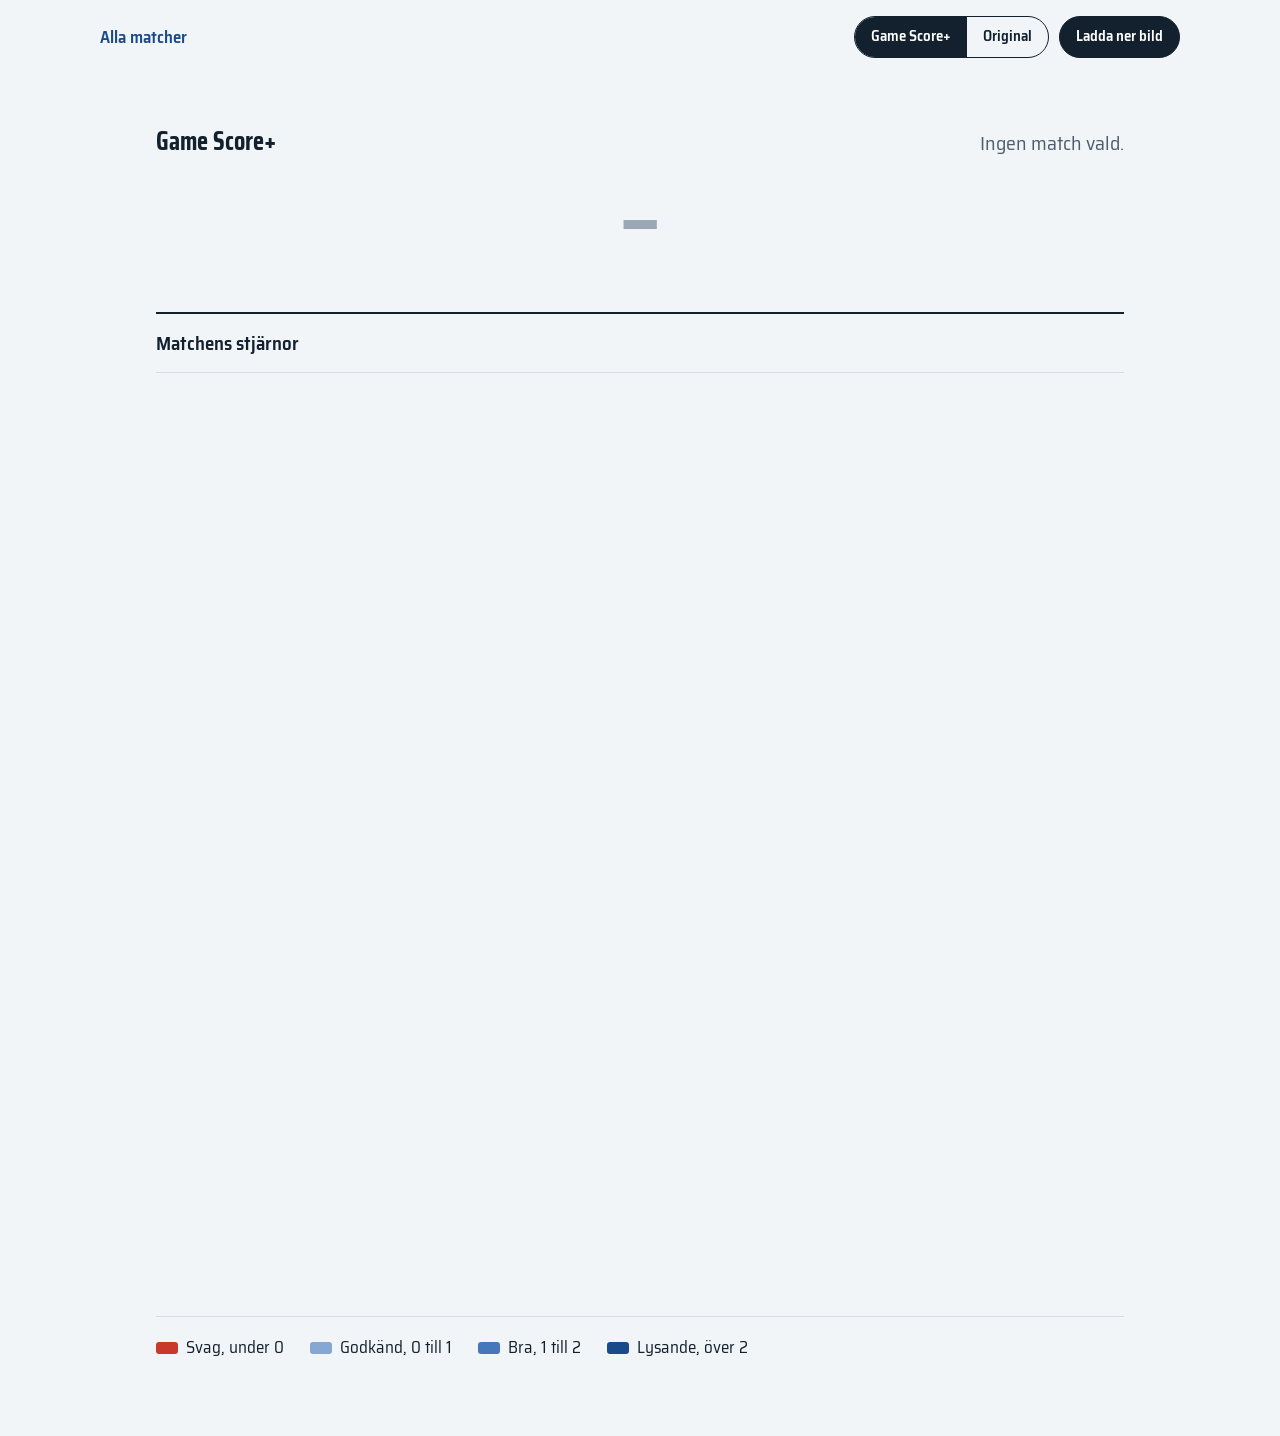
==== webb/kort.html @ 6d2004e7 "Add files via upload" ====
<!doctype html>
<html lang="sv">
<head>
<meta charset="utf-8">
<meta name="viewport" content="width=device-width, initial-scale=1">
<title>Matchkort</title>
<link rel="preconnect" href="https://fonts.googleapis.com">
<link rel="preconnect" href="https://fonts.gstatic.com" crossorigin>
<link href="https://fonts.googleapis.com/css2?family=Saira+Condensed:wght@600;700;800&family=Saira+Semi+Condensed:wght@400;500;600;700&display=swap" rel="stylesheet">
<link rel="stylesheet" href="style.css">
</head>
<body>
<div class="kort-sida">
  <div class="kort-bar">
    <a class="tillbaka" href="./#matcher">Alla matcher</a>
    <div style="display: flex; gap: 10px; flex-wrap: wrap; align-items: center">
      <div class="seg" role="group" aria-label="Formel">
        <button type="button" data-formel="plus" aria-pressed="true">Game Score+</button>
        <button type="button" data-formel="gs" aria-pressed="false">Original</button>
      </div>
      <a class="knapp" id="ladda" hidden download>Ladda ner bild</a>
    </div>
  </div>
  <div class="kort-skala" id="skala">
    <div class="yta" id="yta">
      <div id="kort" role="img" aria-label="Matchkort">
        <div class="k-top"><div class="k-mark" id="k-mark">Game Score+</div><div class="k-date" id="k-date"></div></div>
        <div class="k-hero">
          <div class="k-team"><div class="k-full" id="k-bn"></div><div class="k-abbr" id="k-bk"></div></div>
          <div class="k-score"><span id="k-bm"></span><span class="dash">–</span><span id="k-hm"></span></div>
          <div class="k-team right"><div class="k-full" id="k-hn"></div><div class="k-abbr" id="k-hk"></div></div>
        </div>
        <div class="k-decided" id="k-avg"></div>
        <div class="k-stars" id="k-stars"><div class="h">Matchens stjärnor</div></div>
        <div class="k-cols" id="k-cols"></div>
        <div class="k-foot">
          <div class="k-legend">
            <span><i style="background: var(--svag)"></i>Svag, under 0</span>
            <span><i style="background: var(--godk)"></i>Godkänd, 0 till 1</span>
            <span><i style="background: var(--bra)"></i>Bra, 1 till 2</span>
            <span><i style="background: var(--lys)"></i>Lysande, över 2</span>
          </div>
          <div class="k-explain" id="k-explain"></div>
          <div class="k-src"><div id="k-src"></div><b id="k-sign"></b></div>
        </div>
      </div>
    </div>
  </div>
</div>
<script src="kort.js"></script>
</body>
</html>
---- webb/style.css ----
/* NHL Game Score – gemensam stil för webbsidan och matchkorten */
:root {
  --ice: #F1F5F8;
  --ink: #13202E;
  --mute: #4E5D6C;
  --rule: #D5DEE7;
  --board: #FFFFFF;
  --svag: #C8392B;
  --godk: #86A7D2;
  --bra: #4677BA;
  --lys: #1B4A8A;
  --display: 'Saira Condensed', 'Arial Narrow', sans-serif;
  --text: 'Saira Semi Condensed', 'Arial Narrow', system-ui, sans-serif;
}

* { box-sizing: border-box; }
html { background: var(--ice); }
body {
  margin: 0;
  background: var(--ice);
  color: var(--ink);
  font-family: var(--text);
  font-size: 17px;
  line-height: 1.45;
  font-variant-numeric: tabular-nums;
}
a { color: var(--lys); }
a:hover { color: var(--ink); }
button, select, input { font: inherit; color: inherit; }
:focus-visible { outline: 3px solid var(--bra); outline-offset: 2px; }

.wrap { max-width: 1180px; margin: 0 auto; padding: clamp(16px, 3.5vw, 40px); }

/* ---------- huvud ---------- */
.topbar { display: flex; justify-content: space-between; align-items: baseline; gap: 8px 16px; flex-wrap: wrap; }
.mark { font-family: var(--display); font-weight: 700; font-size: 22px; letter-spacing: .01em; text-decoration: none; color: var(--ink); }
.updated { color: var(--mute); font-size: 15px; }
h1.title { font-family: var(--display); font-weight: 800; font-size: clamp(40px, 7vw, 76px); line-height: .95; margin: 22px 0 0; letter-spacing: -.005em; }
.period { color: var(--mute); font-size: 18px; margin-top: 4px; }
.take { font-size: 19px; max-width: 46rem; margin: 14px 0 0; }

.controls { display: flex; flex-wrap: wrap; gap: 12px 28px; align-items: center; margin-top: 20px; }
.seg { display: inline-flex; border: 1.5px solid var(--ink); border-radius: 999px; overflow: hidden; }
.seg button { border: 0; background: transparent; padding: 7px 16px; min-height: 40px; cursor: pointer; font-weight: 600; font-size: 15px; }
.seg button[aria-pressed="true"] { background: var(--ink); color: #fff; }
.legend { display: flex; flex-wrap: wrap; gap: 6px 18px; font-size: 15px; }
.legend span { display: inline-flex; align-items: center; gap: 7px; }
.legend i { width: 20px; height: 11px; border-radius: 3px; display: inline-block; }

/* ---------- stjärnor ---------- */
.stars { display: grid; grid-template-columns: repeat(auto-fit, minmax(min(100%, 230px), 1fr)); margin-top: 26px; border-top: 2px solid var(--ink); border-bottom: 1px solid var(--rule); }
.star { display: flex; gap: 14px; align-items: center; padding: 18px 12px 18px 0; min-width: 0; }
.star + .star { padding-left: 18px; border-left: 1px solid var(--rule); }
.rank { flex: none; width: 52px; text-align: center; font-family: var(--display); font-weight: 800; font-size: 56px; line-height: 1; }
.rank.mv { font-size: 30px; }
.star .lbl { font-size: 13px; font-weight: 600; color: var(--mute); }
.star .nm { font-size: 20px; font-weight: 600; white-space: nowrap; overflow: hidden; text-overflow: ellipsis; }
.star .sub { font-size: 15px; color: var(--mute); }

.figs { display: flex; flex-wrap: wrap; gap: 10px 40px; margin-top: 18px; }
.fig .v { font-family: var(--display); font-weight: 700; font-size: 34px; line-height: 1.05; }
.fig .l { font-size: 14px; color: var(--mute); }

/* ---------- flikar ---------- */
.tabs { display: flex; flex-wrap: wrap; gap: 6px; margin: 34px 0 18px; }
.tab { border: 1.5px solid var(--ink); background: transparent; border-radius: 999px; padding: 8px 16px; min-height: 42px; cursor: pointer; font-weight: 600; font-size: 15px; }
.tab[aria-selected="true"] { background: var(--ink); color: #fff; }
.panel h2 { font-family: var(--display); font-weight: 700; font-size: 30px; margin: 0; line-height: 1.1; }
.note { color: var(--mute); font-size: 16px; margin: 4px 0 14px; max-width: 46rem; }
.filters { display: flex; flex-wrap: wrap; gap: 10px 14px; align-items: center; margin-bottom: 14px; }
.filters select, .filters input[type=search] { background: var(--board); border: 1.5px solid var(--rule); border-radius: 8px; padding: 7px 10px; min-height: 42px; font-size: 16px; }
.filters .seg { border-color: var(--rule); border-radius: 8px; background: var(--board); }
.check { display: inline-flex; gap: 8px; align-items: center; font-size: 16px; }
.check input { width: 18px; height: 18px; accent-color: var(--ink); }

/* ---------- listor ---------- */
.box { background: var(--board); border: 1px solid var(--rule); border-radius: 10px; max-height: 40rem; overflow: auto; }
table.rows { width: 100%; border-collapse: collapse; }
.rows th { position: sticky; top: 0; z-index: 1; background: var(--board); text-align: left; font-size: 14px; font-weight: 600; color: var(--mute); padding: 10px 10px 8px; border-bottom: 1px solid var(--rule); white-space: nowrap; }
.rows th button { border: 0; background: none; padding: 0; cursor: pointer; font-weight: 600; color: var(--mute); }
.rows th[aria-sort="descending"] button { color: var(--ink); }
.rows td { padding: 0 10px; height: 40px; border-bottom: 1px solid #EDF1F5; white-space: nowrap; font-size: 17px; }
.rows tr:last-child td { border-bottom: 0; }
.rows .n { text-align: right; }
.rows .rk { color: var(--mute); width: 2.6rem; font-size: 15px; }
.rows .nm { font-weight: 600; max-width: 15rem; overflow: hidden; text-overflow: ellipsis; }
.rows .m { color: var(--mute); font-size: 15px; }
.rows .val { font-weight: 700; width: 4.6rem; }
.rows .barc { width: 32%; min-width: 120px; }
.rows tr.click { cursor: pointer; }
.rows tr.click:hover td { background: #F5F8FB; }
.bar { position: relative; height: 14px; }
.bar i { position: absolute; top: 0; bottom: 0; }
.bar b { position: absolute; top: -7px; bottom: -7px; width: 1.5px; background: var(--ink); opacity: .35; }
.count { font-size: 14px; color: var(--mute); margin-top: 8px; }
.two { display: grid; grid-template-columns: repeat(auto-fit, minmax(min(100%, 30rem), 1fr)); gap: 28px; }

/* ---------- matcher ---------- */
.day { margin-top: 18px; }
.day h3 { font-size: 16px; font-weight: 600; color: var(--mute); margin: 0 0 6px; }
.games { display: grid; grid-template-columns: repeat(auto-fill, minmax(min(100%, 330px), 1fr)); gap: 10px; }
.game { display: grid; grid-template-columns: 1fr auto; gap: 2px 12px; align-items: center; background: var(--board); border: 1px solid var(--rule); border-radius: 10px; padding: 12px 14px; text-decoration: none; color: var(--ink); min-height: 44px; }
.game:hover { border-color: var(--ink); color: var(--ink); }
.game .score { font-family: var(--display); font-weight: 700; font-size: 26px; line-height: 1.1; }
.game .score .lose { color: #6E7E8E; }
.game .extra { font-size: 14px; color: var(--mute); grid-column: 1 / -1; }
.game .go { font-size: 14px; font-weight: 600; color: var(--lys); }

.about p, .about li { max-width: 46rem; }
.about h2 { margin-top: 26px; }
.about h2:first-child { margin-top: 0; }
.formula { background: var(--board); border: 1px solid var(--rule); border-radius: 10px; padding: 14px 16px; font-size: 16px; max-width: 46rem; }
.formula div + div { margin-top: 6px; }

footer.foot { margin-top: 44px; padding-top: 16px; border-top: 1px solid var(--rule); display: flex; flex-wrap: wrap; justify-content: space-between; gap: 6px 20px; color: var(--mute); font-size: 15px; }
.empty { padding: 28px; color: var(--mute); text-align: center; }

@media (max-width: 640px) {
  .hn { display: none; }
  .rows .barc { width: 26%; min-width: 64px; }
  .star + .star { padding-left: 0; border-left: 0; border-top: 1px solid var(--rule); }
}

/* ---------- matchkortet (1080 × 1350) ---------- */
.kort-sida { padding: 16px; }
.kort-bar { max-width: 1080px; margin: 0 auto 12px; display: flex; flex-wrap: wrap; justify-content: space-between; align-items: center; gap: 10px; }
.kort-bar a.knapp, .kort-bar button.knapp { display: inline-flex; align-items: center; min-height: 42px; padding: 8px 16px; border-radius: 999px; border: 1.5px solid var(--ink); background: var(--ink); color: #fff; text-decoration: none; font-weight: 600; font-size: 15px; cursor: pointer; }
.kort-bar a.tillbaka { font-weight: 600; text-decoration: none; }
.kort-skala { max-width: 1080px; margin: 0 auto; }
.kort-skala > .yta { transform-origin: top left; }
#kort { width: 1080px; height: 1350px; padding: 52px 56px 40px; background: var(--ice); color: var(--ink); font-family: var(--text); display: flex; flex-direction: column; font-variant-numeric: tabular-nums; }
#kort .k-top { display: flex; justify-content: space-between; align-items: baseline; }
#kort .k-mark { font-family: var(--display); font-weight: 700; font-size: 26px; }
#kort .k-date { font-size: 20px; color: var(--mute); }
#kort .k-hero { display: grid; grid-template-columns: minmax(0, 1fr) auto minmax(0, 1fr); align-items: end; column-gap: 24px; margin-top: 22px; }
#kort .k-team { display: flex; flex-direction: column; gap: 2px; min-width: 0; }
#kort .k-team.right { align-items: flex-end; text-align: right; }
#kort .k-full { font-size: 21px; color: var(--mute); white-space: nowrap; overflow: hidden; text-overflow: ellipsis; max-width: 100%; }
#kort .k-abbr { font-family: var(--display); font-weight: 700; font-size: 80px; line-height: .95; }
#kort .k-score { display: flex; align-items: baseline; gap: 18px; font-family: var(--display); font-weight: 800; font-size: 156px; line-height: .82; }
#kort .k-score .dash { font-weight: 600; font-size: 96px; color: #9AA8B6; }
#kort .k-score .lose { color: #7A8A9A; }
#kort .k-decided { text-align: center; font-size: 18px; color: var(--mute); margin-top: 8px; min-height: 1.4em; }
#kort .k-stars { display: grid; grid-template-columns: 150px repeat(3, minmax(0, 1fr)); column-gap: 20px; align-items: center; margin-top: 18px; padding: 18px 0; border-top: 2px solid var(--ink); border-bottom: 1px solid var(--rule); }
#kort .k-stars .h { font-size: 19px; font-weight: 600; line-height: 1.2; }
#kort .k-star { display: flex; align-items: center; gap: 14px; min-width: 0; }
#kort .k-star .r { font-family: var(--display); font-weight: 800; font-size: 54px; line-height: 1; flex: none; }
#kort .k-star .t { display: flex; flex-direction: column; min-width: 0; }
#kort .k-star .n { font-size: 21px; font-weight: 600; white-space: nowrap; overflow: hidden; text-overflow: ellipsis; }
#kort .k-star .s { font-size: 17px; color: var(--mute); }
#kort .k-cols { display: grid; grid-template-columns: repeat(2, minmax(0, 1fr)); column-gap: 48px; margin-top: 24px; }
#kort .k-col { min-width: 0; display: flex; flex-direction: column; }
#kort .k-head { display: flex; justify-content: space-between; align-items: center; gap: 12px; }
#kort .k-head .n { font-size: 23px; font-weight: 700; white-space: nowrap; overflow: hidden; text-overflow: ellipsis; }
#kort .pill { font-size: 16px; font-weight: 600; padding: 2px 12px; border-radius: 999px; border: 1.5px solid var(--ink); flex: none; }
#kort .pill.win { background: var(--ink); color: #fff; }
#kort .k-sum { font-size: 16px; color: var(--mute); margin: 2px 0 10px; }
#kort .k-list { position: relative; }
#kort .k-zero { position: absolute; top: 0; bottom: 0; width: 1.5px; background: var(--ink); opacity: .4; }
#kort .k-row { display: grid; grid-template-columns: 34px 160px 190px 52px; column-gap: 8px; align-items: center; height: 33px; }
#kort .k-row .p { font-size: 14px; font-weight: 600; color: var(--mute); }
#kort .k-row .n { font-size: 19px; font-weight: 500; white-space: nowrap; overflow: hidden; text-overflow: ellipsis; }
#kort .k-row .b { position: relative; height: 15px; }
#kort .k-row .b i { position: absolute; top: 0; bottom: 0; }
#kort .k-row .v { font-size: 19px; font-weight: 600; text-align: right; }
#kort .k-foot { margin-top: auto; display: flex; flex-direction: column; gap: 10px; padding-top: 18px; border-top: 1px solid var(--rule); }
#kort .k-legend { display: flex; flex-wrap: wrap; gap: 26px; font-size: 17px; }
#kort .k-legend span { display: inline-flex; align-items: center; gap: 8px; }
#kort .k-legend i { width: 22px; height: 12px; border-radius: 3px; display: inline-block; }
#kort .k-explain { font-size: 16px; line-height: 1.4; color: var(--mute); max-width: 900px; }
#kort .k-src { display: flex; justify-content: space-between; font-size: 15px; color: var(--mute); }
#kort .k-src b { color: var(--ink); font-weight: 600; }
body.export { background: var(--ice); padding: 0; }
body.export .kort-bar { display: none; }
body.export .kort-sida { padding: 0; }
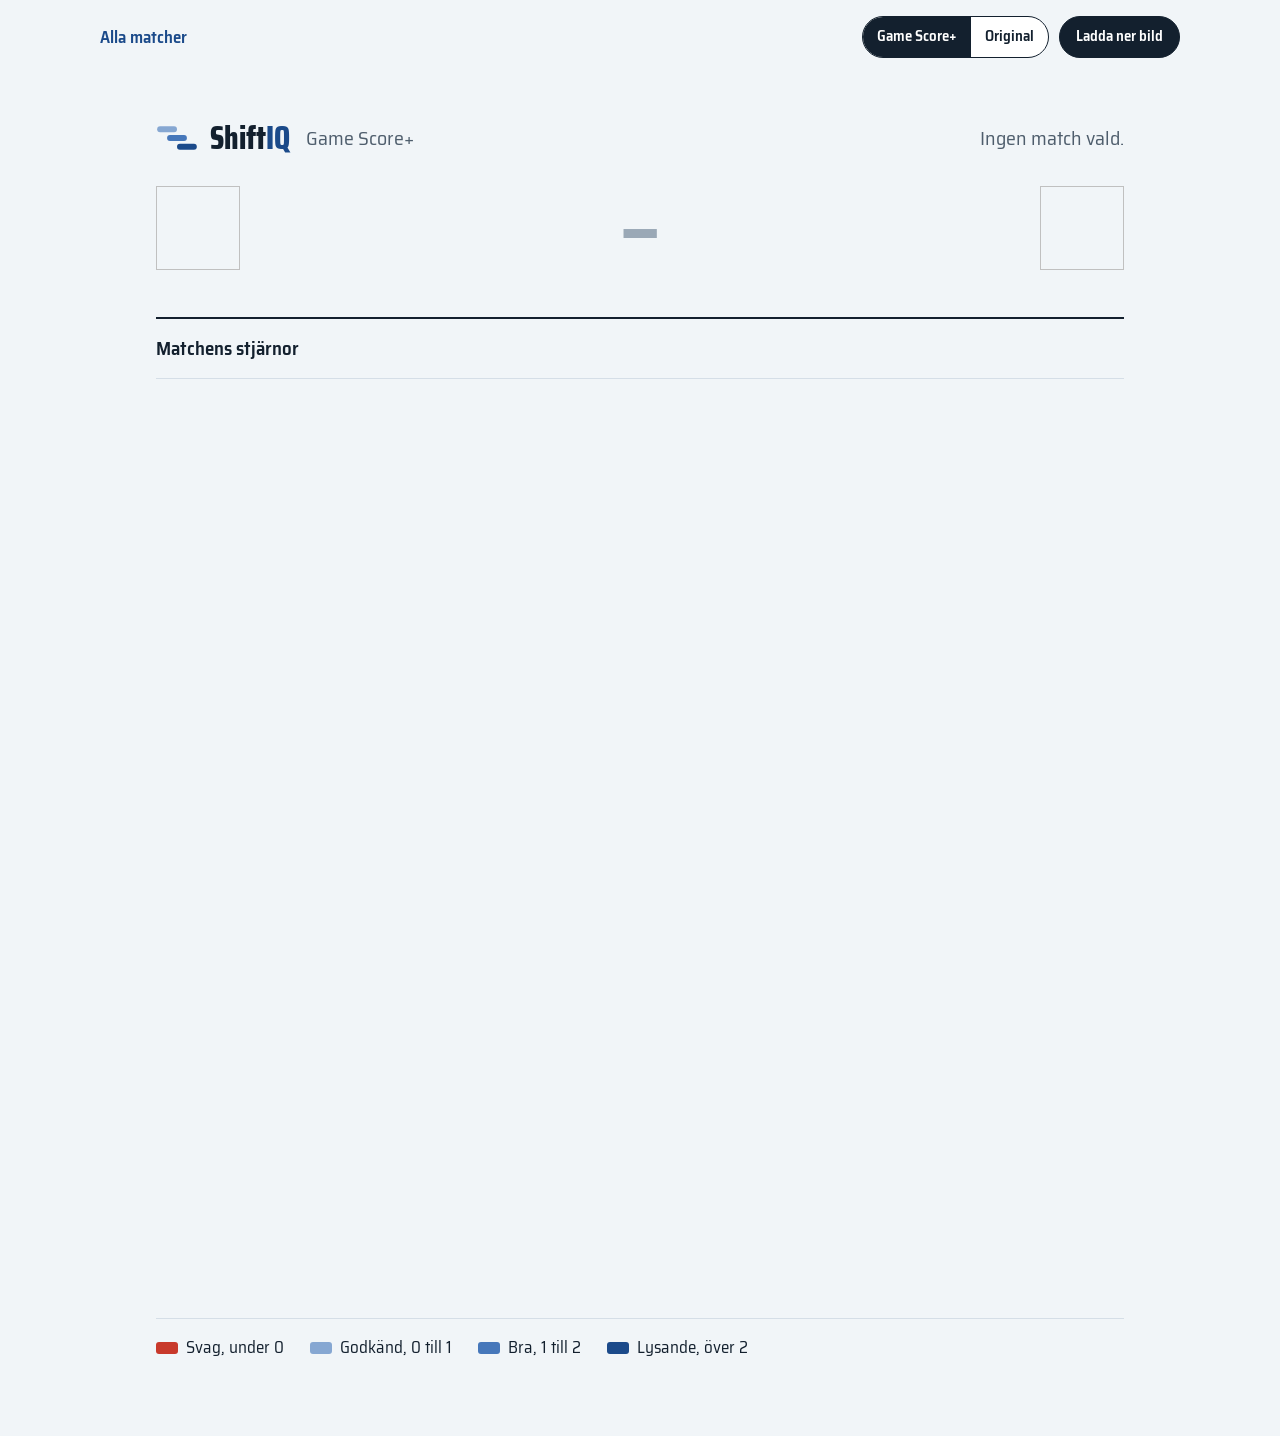
==== commit f94111bb: "ShiftIQ: loggor, ny startsida, vinstchans och mobilanpassning - Lagens loggor från NHL vid alla förk" ====
--- a/webb/kort.html
+++ b/webb/kort.html
@@ -3,7 +3,7 @@
 <head>
 <meta charset="utf-8">
 <meta name="viewport" content="width=device-width, initial-scale=1">
-<title>Matchkort</title>
+<title>Matchkort – ShiftIQ</title>
 <link rel="preconnect" href="https://fonts.googleapis.com">
 <link rel="preconnect" href="https://fonts.gstatic.com" crossorigin>
 <link href="https://fonts.googleapis.com/css2?family=Saira+Condensed:wght@600;700;800&family=Saira+Semi+Condensed:wght@400;500;600;700&display=swap" rel="stylesheet">
@@ -24,11 +24,17 @@
   <div class="kort-skala" id="skala">
     <div class="yta" id="yta">
       <div id="kort" role="img" aria-label="Matchkort">
-        <div class="k-top"><div class="k-mark" id="k-mark">Game Score+</div><div class="k-date" id="k-date"></div></div>
+        <div class="k-top">
+          <div class="k-brand">
+            <svg viewBox="0 0 36 24" aria-hidden="true"><rect x="1" y="2" width="17" height="5" rx="2.5" fill="#86A7D2"/><rect x="9.5" y="9.5" width="17" height="5" rx="2.5" fill="#4677BA"/><rect x="18" y="17" width="17" height="5" rx="2.5" fill="#1B4A8A"/></svg>
+            <span class="k-mark" id="k-mark">Shift<span class="iq">IQ</span></span><span class="k-sub" id="k-sub">Game Score+</span>
+          </div>
+          <div class="k-date" id="k-date"></div>
+        </div>
         <div class="k-hero">
-          <div class="k-team"><div class="k-full" id="k-bn"></div><div class="k-abbr" id="k-bk"></div></div>
+          <div class="k-team"><div class="k-full" id="k-bn"></div><div class="k-id"><img class="logo" id="k-bl" alt="" width="84" height="84"><div class="k-abbr" id="k-bk"></div></div></div>
           <div class="k-score"><span id="k-bm"></span><span class="dash">–</span><span id="k-hm"></span></div>
-          <div class="k-team right"><div class="k-full" id="k-hn"></div><div class="k-abbr" id="k-hk"></div></div>
+          <div class="k-team right"><div class="k-full" id="k-hn"></div><div class="k-id"><img class="logo" id="k-hl" alt="" width="84" height="84"><div class="k-abbr" id="k-hk"></div></div></div>
         </div>
         <div class="k-decided" id="k-avg"></div>
         <div class="k-stars" id="k-stars"><div class="h">Matchens stjärnor</div></div>
--- a/webb/style.css
+++ b/webb/style.css
@@ -1,20 +1,23 @@
-/* NHL Game Score – gemensam stil för webbsidan och matchkorten */
+/* ShiftIQ – gemensam stil för webbsidan och matchkorten */
 :root {
   --ice: #F1F5F8;
   --ink: #13202E;
   --mute: #4E5D6C;
   --rule: #D5DEE7;
+  --soft: #EDF1F5;
   --board: #FFFFFF;
   --svag: #C8392B;
   --godk: #86A7D2;
   --bra: #4677BA;
   --lys: #1B4A8A;
+  --linje: #4C9BE8;          /* accent i den mörka menyraden */
+  --nav-text: #A9BCCF;
   --display: 'Saira Condensed', 'Arial Narrow', sans-serif;
   --text: 'Saira Semi Condensed', 'Arial Narrow', system-ui, sans-serif;
 }
 
 * { box-sizing: border-box; }
-html { background: var(--ice); }
+html { background: var(--ice); scroll-padding-top: 120px; }
 body {
   margin: 0;
   background: var(--ice);
@@ -28,65 +31,93 @@
 a:hover { color: var(--ink); }
 button, select, input { font: inherit; color: inherit; }
 :focus-visible { outline: 3px solid var(--bra); outline-offset: 2px; }
-
-.wrap { max-width: 1180px; margin: 0 auto; padding: clamp(16px, 3.5vw, 40px); }
-
-/* ---------- huvud ---------- */
-.topbar { display: flex; justify-content: space-between; align-items: baseline; gap: 8px 16px; flex-wrap: wrap; }
-.mark { font-family: var(--display); font-weight: 700; font-size: 22px; letter-spacing: .01em; text-decoration: none; color: var(--ink); }
-.updated { color: var(--mute); font-size: 15px; }
-h1.title { font-family: var(--display); font-weight: 800; font-size: clamp(40px, 7vw, 76px); line-height: .95; margin: 22px 0 0; letter-spacing: -.005em; }
-.period { color: var(--mute); font-size: 18px; margin-top: 4px; }
-.take { font-size: 19px; max-width: 46rem; margin: 14px 0 0; }
-
-.controls { display: flex; flex-wrap: wrap; gap: 12px 28px; align-items: center; margin-top: 20px; }
-.seg { display: inline-flex; border: 1.5px solid var(--ink); border-radius: 999px; overflow: hidden; }
-.seg button { border: 0; background: transparent; padding: 7px 16px; min-height: 40px; cursor: pointer; font-weight: 600; font-size: 15px; }
-.seg button[aria-pressed="true"] { background: var(--ink); color: #fff; }
+.sr { position: absolute; width: 1px; height: 1px; overflow: hidden; clip: rect(0 0 0 0); white-space: nowrap; }
+
+/* ---------- sidhuvud ---------- */
+header.site { background: var(--ink); color: #fff; z-index: 20; }
+@media (min-width: 760px) { header.site { position: sticky; top: 0; } }
+.site-in, .nav-in { max-width: 1180px; margin: 0 auto; padding: 0 clamp(16px, 3.5vw, 40px); }
+.site-in { display: flex; justify-content: space-between; align-items: center; gap: 12px; min-height: 60px; }
+.brand { display: inline-flex; align-items: center; gap: 12px; color: #fff; text-decoration: none; }
+.brand:hover { color: #fff; }
+.brand-mark { width: 36px; height: 24px; flex: none; }
+.brand-name { font-family: var(--display); font-weight: 800; font-size: 30px; letter-spacing: .005em; line-height: 1; }
+.brand-name .iq { color: var(--linje); }
+.site-upd { font-size: 14px; color: var(--nav-text); text-align: right; }
+.site-om { display: none; color: var(--nav-text); text-decoration: none; font-weight: 600; font-size: 16px; min-height: 44px; align-items: center; padding: 0 4px; }
+.site-om:hover, .site-om[aria-current="page"] { color: #fff; }
+.nav { border-top: 1px solid rgba(255, 255, 255, .08); }
+.nav-in { display: flex; gap: 4px; overflow-x: auto; scrollbar-width: none; }
+.nav-in::-webkit-scrollbar { display: none; }
+.nav a { flex: none; display: inline-flex; align-items: center; min-height: 48px; padding: 0 14px; color: var(--nav-text); text-decoration: none; font-weight: 600; font-size: 16px; border-bottom: 3px solid transparent; }
+.nav a:hover { color: #fff; }
+.nav a[aria-current="page"] { color: #fff; border-bottom-color: var(--linje); }
+.nav a:first-child { padding-left: 0; }
+
+/* ---------- sidor ---------- */
+.wrap { max-width: 1180px; margin: 0 auto; padding: clamp(18px, 3.5vw, 36px) clamp(16px, 3.5vw, 40px) 40px; }
+.page-head h1 { font-family: var(--display); font-weight: 800; font-size: clamp(36px, 6vw, 56px); line-height: 1; margin: 0; }
+.page-head .lead { color: var(--mute); font-size: 18px; margin: 6px 0 0; max-width: 48rem; }
+.take { font-size: 19px; max-width: 48rem; margin: 12px 0 0; }
+
+.subbar { display: flex; flex-wrap: wrap; justify-content: space-between; align-items: center; gap: 12px 24px; margin: 20px 0 6px; padding: 12px 0; border-top: 1px solid var(--rule); border-bottom: 1px solid var(--rule); }
 .legend { display: flex; flex-wrap: wrap; gap: 6px 18px; font-size: 15px; }
 .legend span { display: inline-flex; align-items: center; gap: 7px; }
 .legend i { width: 20px; height: 11px; border-radius: 3px; display: inline-block; }
+.seg { display: inline-flex; border: 1.5px solid var(--ink); border-radius: 999px; overflow: hidden; background: var(--board); }
+.seg button { border: 0; background: transparent; padding: 6px 14px; min-height: 40px; cursor: pointer; font-weight: 600; font-size: 15px; }
+.seg button[aria-pressed="true"] { background: var(--ink); color: #fff; }
+.seg button:disabled { opacity: .45; cursor: not-allowed; }
+.seg-label { font-size: 14px; color: var(--mute); margin-right: 8px; }
+
+.block { margin-top: 36px; }
+.block-head { display: flex; justify-content: space-between; align-items: baseline; gap: 8px 16px; flex-wrap: wrap; border-top: 2px solid var(--ink); padding-top: 12px; }
+.block-head h2 { font-family: var(--display); font-weight: 700; font-size: 30px; line-height: 1.1; margin: 0; }
+.more { display: inline-flex; align-items: center; min-height: 40px; padding: 4px 14px; border: 1.5px solid var(--ink); border-radius: 999px; color: var(--ink); text-decoration: none; font-weight: 600; font-size: 15px; }
+.more:hover { background: var(--ink); color: #fff; }
+.note { color: var(--mute); font-size: 16px; margin: 4px 0 14px; max-width: 48rem; }
+.empty { padding: 22px; color: var(--mute); text-align: center; background: var(--board); border: 1px dashed var(--rule); border-radius: 10px; }
+
+/* ---------- loggor ---------- */
+img.logo { object-fit: contain; flex: none; vertical-align: middle; }
+.tt { display: inline-flex; align-items: center; gap: 8px; white-space: nowrap; }
+.tt .kort { display: none; }
 
 /* ---------- stjärnor ---------- */
-.stars { display: grid; grid-template-columns: repeat(auto-fit, minmax(min(100%, 230px), 1fr)); margin-top: 26px; border-top: 2px solid var(--ink); border-bottom: 1px solid var(--rule); }
-.star { display: flex; gap: 14px; align-items: center; padding: 18px 12px 18px 0; min-width: 0; }
-.star + .star { padding-left: 18px; border-left: 1px solid var(--rule); }
+.stars { display: grid; grid-template-columns: repeat(auto-fit, minmax(min(100%, 230px), 1fr)); gap: 10px; margin-top: 12px; }
+.star { display: flex; gap: 14px; align-items: center; padding: 14px 16px; min-width: 0; background: var(--board); border: 1px solid var(--rule); border-radius: 12px; }
 .rank { flex: none; width: 52px; text-align: center; font-family: var(--display); font-weight: 800; font-size: 56px; line-height: 1; }
 .rank.mv { font-size: 30px; }
 .star .lbl { font-size: 13px; font-weight: 600; color: var(--mute); }
 .star .nm { font-size: 20px; font-weight: 600; white-space: nowrap; overflow: hidden; text-overflow: ellipsis; }
-.star .sub { font-size: 15px; color: var(--mute); }
-
-.figs { display: flex; flex-wrap: wrap; gap: 10px 40px; margin-top: 18px; }
-.fig .v { font-family: var(--display); font-weight: 700; font-size: 34px; line-height: 1.05; }
-.fig .l { font-size: 14px; color: var(--mute); }
-
-/* ---------- flikar ---------- */
-.tabs { display: flex; flex-wrap: wrap; gap: 6px; margin: 34px 0 18px; }
-.tab { border: 1.5px solid var(--ink); background: transparent; border-radius: 999px; padding: 8px 16px; min-height: 42px; cursor: pointer; font-weight: 600; font-size: 15px; }
-.tab[aria-selected="true"] { background: var(--ink); color: #fff; }
-.panel h2 { font-family: var(--display); font-weight: 700; font-size: 30px; margin: 0; line-height: 1.1; }
-.note { color: var(--mute); font-size: 16px; margin: 4px 0 14px; max-width: 46rem; }
-.filters { display: flex; flex-wrap: wrap; gap: 10px 14px; align-items: center; margin-bottom: 14px; }
+.star .sub { font-size: 15px; color: var(--mute); display: flex; align-items: center; gap: 6px; flex-wrap: wrap; }
+
+/* ---------- filter ---------- */
+.filters { display: flex; flex-wrap: wrap; gap: 10px 14px; align-items: center; margin: 16px 0 14px; }
+.switch { display: inline-flex; gap: 4px; margin-top: 12px; padding: 4px; background: var(--soft); border-radius: 999px; }
+.switch a { display: inline-flex; align-items: center; min-height: 36px; padding: 0 14px; border-radius: 999px; color: var(--mute); text-decoration: none; font-weight: 600; font-size: 15px; }
+.switch a[aria-current="page"] { background: var(--board); color: var(--ink); box-shadow: 0 0 0 1px var(--rule); }
+.filters input[type=search] { flex: 1 1 200px; }
 .filters select, .filters input[type=search] { background: var(--board); border: 1.5px solid var(--rule); border-radius: 8px; padding: 7px 10px; min-height: 42px; font-size: 16px; }
-.filters .seg { border-color: var(--rule); border-radius: 8px; background: var(--board); }
+.filters .seg { border-color: var(--rule); border-radius: 8px; }
 .check { display: inline-flex; gap: 8px; align-items: center; font-size: 16px; }
 .check input { width: 18px; height: 18px; accent-color: var(--ink); }
 
-/* ---------- listor ---------- */
-.box { background: var(--board); border: 1px solid var(--rule); border-radius: 10px; max-height: 40rem; overflow: auto; }
+/* ---------- tabeller ---------- */
+.box { background: var(--board); border: 1px solid var(--rule); border-radius: 10px; max-height: 42rem; overflow: auto; }
+.box.short { max-height: none; }
 table.rows { width: 100%; border-collapse: collapse; }
 .rows th { position: sticky; top: 0; z-index: 1; background: var(--board); text-align: left; font-size: 14px; font-weight: 600; color: var(--mute); padding: 10px 10px 8px; border-bottom: 1px solid var(--rule); white-space: nowrap; }
 .rows th button { border: 0; background: none; padding: 0; cursor: pointer; font-weight: 600; color: var(--mute); }
-.rows th[aria-sort="descending"] button { color: var(--ink); }
-.rows td { padding: 0 10px; height: 40px; border-bottom: 1px solid #EDF1F5; white-space: nowrap; font-size: 17px; }
+.rows th[aria-sort="descending"] button { color: var(--ink); text-decoration: underline; text-underline-offset: 4px; }
+.rows td { padding: 0 10px; height: 42px; border-bottom: 1px solid var(--soft); white-space: nowrap; font-size: 17px; }
 .rows tr:last-child td { border-bottom: 0; }
 .rows .n { text-align: right; }
 .rows .rk { color: var(--mute); width: 2.6rem; font-size: 15px; }
-.rows .nm { font-weight: 600; max-width: 15rem; overflow: hidden; text-overflow: ellipsis; }
+.rows .nm { font-weight: 600; max-width: 16rem; overflow: hidden; text-overflow: ellipsis; }
 .rows .m { color: var(--mute); font-size: 15px; }
 .rows .val { font-weight: 700; width: 4.6rem; }
-.rows .barc { width: 32%; min-width: 120px; }
+.rows .barc { width: 30%; min-width: 120px; }
 .rows tr.click { cursor: pointer; }
 .rows tr.click:hover td { background: #F5F8FB; }
 .bar { position: relative; height: 14px; }
@@ -95,75 +126,131 @@
 .count { font-size: 14px; color: var(--mute); margin-top: 8px; }
 .two { display: grid; grid-template-columns: repeat(auto-fit, minmax(min(100%, 30rem), 1fr)); gap: 28px; }
 
+/* ---------- vinstchans ---------- */
+.day-h { font-family: var(--display); font-weight: 700; font-size: 22px; margin: 26px 0 10px; }
+.day-h:first-child { margin-top: 0; }
+.matchups { display: grid; grid-template-columns: repeat(auto-fill, minmax(min(100%, 340px), 1fr)); gap: 12px; align-items: start; }
+.mu { background: var(--board); border: 1px solid var(--rule); border-radius: 12px; padding: 14px 16px 12px; display: flex; flex-direction: column; gap: 10px; }
+.mu-top { display: flex; justify-content: space-between; gap: 10px; font-size: 14px; color: var(--mute); }
+.mu-flag { font-weight: 600; color: var(--ink); }
+.mu-teams { display: grid; grid-template-columns: 1fr 1fr; gap: 10px; }
+.mu-team { display: flex; flex-direction: column; gap: 2px; min-width: 0; }
+.mu-team.h { align-items: flex-end; text-align: right; }
+.mu-id { display: flex; align-items: center; gap: 10px; }
+.mu-team.h .mu-id { flex-direction: row-reverse; }
+.mu-ab { font-family: var(--display); font-weight: 700; font-size: 26px; line-height: 1; }
+.mu-fn { font-size: 14px; color: var(--mute); white-space: nowrap; overflow: hidden; text-overflow: ellipsis; max-width: 100%; }
+.mu-pct { font-family: var(--display); font-weight: 600; font-size: 40px; line-height: 1; margin-top: 6px; color: var(--mute); }
+.mu-pct.fav { font-weight: 800; color: var(--ink); }
+.pbar { display: flex; gap: 2px; height: 14px; }
+.pbar i { display: block; min-width: 4px; }
+.pbar i:first-child { border-radius: 7px 0 0 7px; }
+.pbar i:last-child { border-radius: 0 7px 7px 0; }
+.mu-foot { display: flex; justify-content: space-between; gap: 10px; font-size: 14px; color: var(--mute); }
+.mu details { border-top: 1px solid var(--soft); padding-top: 8px; }
+.mu summary { cursor: pointer; font-weight: 600; font-size: 15px; color: var(--lys); min-height: 32px; display: flex; align-items: center; }
+.cmp { margin-top: 6px; font-size: 15px; }
+.cmp-row { display: grid; grid-template-columns: minmax(0, 1fr) minmax(0, 1.3fr) minmax(0, 1fr); align-items: center; gap: 8px; padding: 6px 0; border-bottom: 1px solid var(--soft); }
+.cmp-row:last-child { border-bottom: 0; }
+.cmp .l { text-align: center; color: var(--mute); font-size: 14px; line-height: 1.25; }
+.cmp .v { color: var(--mute); min-width: 0; }
+.cmp .v.h { text-align: right; }
+.cmp .v.best { color: var(--ink); font-weight: 700; }
+.cmp-row.form-row { grid-template-columns: 1fr 1fr; row-gap: 4px; }
+.cmp-row.form-row .l { grid-column: 1 / -1; order: -1; }
+.form { display: inline-flex; gap: 2px; flex-wrap: wrap; }
+.form span { display: inline-flex; align-items: center; justify-content: center; width: 18px; height: 20px; border-radius: 4px; font-size: 12px; font-weight: 700; }
+.form .V { background: var(--lys); color: #fff; }
+.form .F { background: var(--svag); color: #fff; }
+.form .FÖ { background: var(--godk); color: var(--ink); }
+.cmp .v.h .form { justify-content: flex-end; }
+#v-days { margin-top: 18px; }
+.page-head + .subbar { margin-top: 22px; }
+.facts { display: flex; flex-wrap: wrap; gap: 10px 40px; margin: 6px 0 16px; }
+.fact .v { font-family: var(--display); font-weight: 700; font-size: 40px; line-height: 1.05; }
+.fact .l { font-size: 15px; color: var(--mute); max-width: 18rem; }
+
 /* ---------- matcher ---------- */
-.day { margin-top: 18px; }
-.day h3 { font-size: 16px; font-weight: 600; color: var(--mute); margin: 0 0 6px; }
-.games { display: grid; grid-template-columns: repeat(auto-fill, minmax(min(100%, 330px), 1fr)); gap: 10px; }
-.game { display: grid; grid-template-columns: 1fr auto; gap: 2px 12px; align-items: center; background: var(--board); border: 1px solid var(--rule); border-radius: 10px; padding: 12px 14px; text-decoration: none; color: var(--ink); min-height: 44px; }
+.games { display: grid; grid-template-columns: repeat(auto-fill, minmax(min(100%, 340px), 1fr)); gap: 10px; }
+.game { display: flex; flex-direction: column; gap: 6px; background: var(--board); border: 1px solid var(--rule); border-radius: 12px; padding: 12px 14px; text-decoration: none; color: var(--ink); }
 .game:hover { border-color: var(--ink); color: var(--ink); }
-.game .score { font-family: var(--display); font-weight: 700; font-size: 26px; line-height: 1.1; }
-.game .score .lose { color: #6E7E8E; }
-.game .extra { font-size: 14px; color: var(--mute); grid-column: 1 / -1; }
+.game .row { display: flex; align-items: center; gap: 10px; }
+.game .tm { display: inline-flex; align-items: center; gap: 8px; font-family: var(--display); font-weight: 700; font-size: 24px; line-height: 1; }
+.game .tm.lose { color: #6E7E8E; }
+.game .sc { font-family: var(--display); font-weight: 700; font-size: 26px; line-height: 1; margin-left: auto; }
+.game .sc .lose { color: #6E7E8E; }
+.game .extra { font-size: 14px; color: var(--mute); }
 .game .go { font-size: 14px; font-weight: 600; color: var(--lys); }
 
-.about p, .about li { max-width: 46rem; }
-.about h2 { margin-top: 26px; }
-.about h2:first-child { margin-top: 0; }
-.formula { background: var(--board); border: 1px solid var(--rule); border-radius: 10px; padding: 14px 16px; font-size: 16px; max-width: 46rem; }
+.about p, .about li { max-width: 48rem; }
+.about h2 { font-family: var(--display); font-weight: 700; font-size: 28px; margin: 30px 0 6px; }
+.about .block-head h2 { margin: 0; }
+.about .block-head + ul { margin-top: 14px; }
+.formula { background: var(--board); border: 1px solid var(--rule); border-radius: 10px; padding: 14px 16px; font-size: 16px; max-width: 48rem; }
 .formula div + div { margin-top: 6px; }
 
-footer.foot { margin-top: 44px; padding-top: 16px; border-top: 1px solid var(--rule); display: flex; flex-wrap: wrap; justify-content: space-between; gap: 6px 20px; color: var(--mute); font-size: 15px; }
-.empty { padding: 28px; color: var(--mute); text-align: center; }
+footer.foot { max-width: 1180px; margin: 0 auto; padding: 18px clamp(16px, 3.5vw, 40px) 36px; border-top: 1px solid var(--rule); display: flex; flex-wrap: wrap; justify-content: space-between; gap: 6px 20px; color: var(--mute); font-size: 15px; }
 
 @media (max-width: 640px) {
   .hn { display: none; }
+  .kompakt .tt .full { display: none; }
+  .kompakt .tt .kort { display: inline; }
+  .rows td, .rows th { padding-left: 7px; padding-right: 7px; }
   .rows .barc { width: 26%; min-width: 64px; }
-  .star + .star { padding-left: 0; border-left: 0; border-top: 1px solid var(--rule); }
+  .site-upd { font-size: 13px; }
+  .brand-name { font-size: 26px; }
+  .mu-pct { font-size: 34px; }
 }
 
 /* ---------- matchkortet (1080 × 1350) ---------- */
 .kort-sida { padding: 16px; }
 .kort-bar { max-width: 1080px; margin: 0 auto 12px; display: flex; flex-wrap: wrap; justify-content: space-between; align-items: center; gap: 10px; }
-.kort-bar a.knapp, .kort-bar button.knapp { display: inline-flex; align-items: center; min-height: 42px; padding: 8px 16px; border-radius: 999px; border: 1.5px solid var(--ink); background: var(--ink); color: #fff; text-decoration: none; font-weight: 600; font-size: 15px; cursor: pointer; }
+.kort-bar a.knapp { display: inline-flex; align-items: center; min-height: 42px; padding: 8px 16px; border-radius: 999px; border: 1.5px solid var(--ink); background: var(--ink); color: #fff; text-decoration: none; font-weight: 600; font-size: 15px; }
 .kort-bar a.tillbaka { font-weight: 600; text-decoration: none; }
 .kort-skala { max-width: 1080px; margin: 0 auto; }
 .kort-skala > .yta { transform-origin: top left; }
 #kort { width: 1080px; height: 1350px; padding: 52px 56px 40px; background: var(--ice); color: var(--ink); font-family: var(--text); display: flex; flex-direction: column; font-variant-numeric: tabular-nums; }
-#kort .k-top { display: flex; justify-content: space-between; align-items: baseline; }
-#kort .k-mark { font-family: var(--display); font-weight: 700; font-size: 26px; }
+#kort .k-top { display: flex; justify-content: space-between; align-items: center; }
+#kort .k-brand { display: inline-flex; align-items: center; gap: 12px; }
+#kort .k-brand svg { width: 42px; height: 28px; }
+#kort .k-mark { font-family: var(--display); font-weight: 800; font-size: 32px; line-height: 1; }
+#kort .k-mark .iq { color: var(--lys); }
+#kort .k-sub { font-size: 20px; color: var(--mute); margin-left: 4px; }
 #kort .k-date { font-size: 20px; color: var(--mute); }
-#kort .k-hero { display: grid; grid-template-columns: minmax(0, 1fr) auto minmax(0, 1fr); align-items: end; column-gap: 24px; margin-top: 22px; }
-#kort .k-team { display: flex; flex-direction: column; gap: 2px; min-width: 0; }
+#kort .k-hero { display: grid; grid-template-columns: minmax(0, 1fr) auto minmax(0, 1fr); align-items: end; column-gap: 24px; margin-top: 26px; }
+#kort .k-team { display: flex; flex-direction: column; gap: 6px; min-width: 0; }
 #kort .k-team.right { align-items: flex-end; text-align: right; }
 #kort .k-full { font-size: 21px; color: var(--mute); white-space: nowrap; overflow: hidden; text-overflow: ellipsis; max-width: 100%; }
+#kort .k-id { display: flex; align-items: center; gap: 16px; }
+#kort .k-team.right .k-id { flex-direction: row-reverse; }
 #kort .k-abbr { font-family: var(--display); font-weight: 700; font-size: 80px; line-height: .95; }
 #kort .k-score { display: flex; align-items: baseline; gap: 18px; font-family: var(--display); font-weight: 800; font-size: 156px; line-height: .82; }
 #kort .k-score .dash { font-weight: 600; font-size: 96px; color: #9AA8B6; }
 #kort .k-score .lose { color: #7A8A9A; }
 #kort .k-decided { text-align: center; font-size: 18px; color: var(--mute); margin-top: 8px; min-height: 1.4em; }
-#kort .k-stars { display: grid; grid-template-columns: 150px repeat(3, minmax(0, 1fr)); column-gap: 20px; align-items: center; margin-top: 18px; padding: 18px 0; border-top: 2px solid var(--ink); border-bottom: 1px solid var(--rule); }
+#kort .k-stars { display: grid; grid-template-columns: 150px repeat(3, minmax(0, 1fr)); column-gap: 20px; align-items: center; margin-top: 14px; padding: 18px 0; border-top: 2px solid var(--ink); border-bottom: 1px solid var(--rule); }
 #kort .k-stars .h { font-size: 19px; font-weight: 600; line-height: 1.2; }
 #kort .k-star { display: flex; align-items: center; gap: 14px; min-width: 0; }
 #kort .k-star .r { font-family: var(--display); font-weight: 800; font-size: 54px; line-height: 1; flex: none; }
 #kort .k-star .t { display: flex; flex-direction: column; min-width: 0; }
 #kort .k-star .n { font-size: 21px; font-weight: 600; white-space: nowrap; overflow: hidden; text-overflow: ellipsis; }
-#kort .k-star .s { font-size: 17px; color: var(--mute); }
-#kort .k-cols { display: grid; grid-template-columns: repeat(2, minmax(0, 1fr)); column-gap: 48px; margin-top: 24px; }
+#kort .k-star .s { font-size: 17px; color: var(--mute); display: flex; align-items: center; gap: 6px; }
+#kort .k-cols { display: grid; grid-template-columns: repeat(2, minmax(0, 1fr)); column-gap: 48px; margin-top: 22px; }
 #kort .k-col { min-width: 0; display: flex; flex-direction: column; }
 #kort .k-head { display: flex; justify-content: space-between; align-items: center; gap: 12px; }
-#kort .k-head .n { font-size: 23px; font-weight: 700; white-space: nowrap; overflow: hidden; text-overflow: ellipsis; }
+#kort .k-head .n { font-size: 23px; font-weight: 700; white-space: nowrap; overflow: hidden; text-overflow: ellipsis; display: flex; align-items: center; gap: 10px; }
 #kort .pill { font-size: 16px; font-weight: 600; padding: 2px 12px; border-radius: 999px; border: 1.5px solid var(--ink); flex: none; }
 #kort .pill.win { background: var(--ink); color: #fff; }
 #kort .k-sum { font-size: 16px; color: var(--mute); margin: 2px 0 10px; }
 #kort .k-list { position: relative; }
-#kort .k-zero { position: absolute; top: 0; bottom: 0; width: 1.5px; background: var(--ink); opacity: .4; }
-#kort .k-row { display: grid; grid-template-columns: 34px 160px 190px 52px; column-gap: 8px; align-items: center; height: 33px; }
+#kort .k-row { display: grid; grid-template-columns: 34px 160px 190px 52px; column-gap: 8px; align-items: center; height: 32px; }
 #kort .k-row .p { font-size: 14px; font-weight: 600; color: var(--mute); }
 #kort .k-row .n { font-size: 19px; font-weight: 500; white-space: nowrap; overflow: hidden; text-overflow: ellipsis; }
-#kort .k-row .b { position: relative; height: 15px; }
-#kort .k-row .b i { position: absolute; top: 0; bottom: 0; }
+#kort .k-row .b { position: relative; align-self: stretch; }
+#kort .k-row .b i { position: absolute; top: 50%; height: 15px; transform: translateY(-50%); }
+#kort .k-row .b .z { position: absolute; top: 0; bottom: 0; width: 1.5px; margin-left: -0.75px; background: var(--ink); opacity: .4; }
 #kort .k-row .v { font-size: 19px; font-weight: 600; text-align: right; }
-#kort .k-foot { margin-top: auto; display: flex; flex-direction: column; gap: 10px; padding-top: 18px; border-top: 1px solid var(--rule); }
+#kort .k-foot { margin-top: auto; display: flex; flex-direction: column; gap: 10px; padding-top: 16px; border-top: 1px solid var(--rule); }
 #kort .k-legend { display: flex; flex-wrap: wrap; gap: 26px; font-size: 17px; }
 #kort .k-legend span { display: inline-flex; align-items: center; gap: 8px; }
 #kort .k-legend i { width: 22px; height: 12px; border-radius: 3px; display: inline-block; }
@@ -173,3 +260,84 @@
 body.export { background: var(--ice); padding: 0; }
 body.export .kort-bar { display: none; }
 body.export .kort-sida { padding: 0; }
+
+/* ---------- matchkortet på mobil: en läsbar sida, inte en förminskad bild ---------- */
+body.mobil .kort-sida { padding: 0; }
+body.mobil .kort-bar { padding: 12px 16px 0; margin-bottom: 4px; }
+body.mobil .kort-bar .seg button { padding: 5px 10px; min-height: 38px; font-size: 14px; }
+body.mobil .kort-bar a.knapp { padding: 6px 12px; min-height: 38px; font-size: 14px; }
+body.mobil #kort { width: auto; height: auto; padding: 16px 16px 24px; }
+body.mobil #kort .k-brand svg { width: 30px; height: 20px; }
+body.mobil #kort .k-mark { font-size: 24px; }
+body.mobil #kort .k-sub { font-size: 15px; }
+body.mobil #kort .k-date { font-size: 14px; }
+body.mobil #kort .k-top { flex-wrap: wrap; gap: 4px 10px; }
+body.mobil #kort .k-sub { white-space: nowrap; }
+body.mobil #kort .k-date { flex-basis: 100%; text-align: left; }
+body.mobil #kort .k-hero { column-gap: 10px; margin-top: 18px; }
+body.mobil #kort .k-full { font-size: 13px; white-space: normal; }
+body.mobil #kort .k-id { gap: 8px; }
+body.mobil #kort .k-id .logo { width: 36px; height: 36px; }
+body.mobil #kort .k-abbr { font-size: 34px; }
+body.mobil #kort .k-score { font-size: 64px; gap: 6px; }
+body.mobil #kort .k-score .dash { font-size: 40px; }
+body.mobil #kort .k-decided { font-size: 14px; }
+body.mobil #kort .k-stars { grid-template-columns: 1fr; row-gap: 12px; padding: 14px 0; margin-top: 10px; }
+body.mobil #kort .k-stars .h { font-size: 16px; }
+body.mobil #kort .k-star .r { font-size: 38px; width: 30px; }
+body.mobil #kort .k-star .n { font-size: 18px; }
+body.mobil #kort .k-star .s { font-size: 15px; }
+body.mobil #kort .k-cols { grid-template-columns: 1fr; row-gap: 26px; margin-top: 18px; }
+body.mobil #kort .k-head .n { font-size: 19px; }
+body.mobil #kort .k-head .n .logo { width: 26px; height: 26px; }
+body.mobil #kort .pill { font-size: 14px; }
+body.mobil #kort .k-sum { font-size: 14px; }
+body.mobil #kort .k-row { grid-template-columns: 24px minmax(0, 1fr) 34% 46px; column-gap: 8px; height: 32px; }
+body.mobil #kort .k-row .p { font-size: 12px; }
+body.mobil #kort .k-row .n, body.mobil #kort .k-row .v { font-size: 16px; }
+body.mobil #kort .k-foot { margin-top: 24px; }
+body.mobil #kort .k-legend { font-size: 14px; gap: 6px 16px; }
+body.mobil #kort .k-explain { font-size: 14px; }
+body.mobil #kort .k-src { font-size: 13px; flex-wrap: wrap; gap: 4px 12px; }
+
+/* ---------- dator: översikten i två kolumner ---------- */
+.tabbar { display: none; }
+@media (min-width: 1000px) {
+  .duo { display: grid; grid-template-columns: minmax(0, 1.2fr) minmax(0, 1fr); gap: 0 36px; align-items: start; }
+}
+
+/* ---------- mobil: menyrad längst ner, svep mellan korten ---------- */
+@media (max-width: 760px) {
+  header.site .nav { display: none; }
+  .site-upd { display: none; }
+  .site-om { display: inline-flex; }
+  .site-in { min-height: 56px; }
+  .tabbar {
+    display: grid; grid-template-columns: repeat(5, 1fr);
+    position: fixed; left: 0; right: 0; bottom: 0; z-index: 30;
+    background: var(--ink); border-top: 1px solid rgba(255, 255, 255, .08);
+    padding-bottom: env(safe-area-inset-bottom);
+  }
+  .tabbar a {
+    display: flex; flex-direction: column; align-items: center; justify-content: center; gap: 3px;
+    min-height: 62px; color: var(--nav-text); text-decoration: none; font-size: 12px; font-weight: 600;
+    border-top: 3px solid transparent;
+  }
+  .tabbar a[aria-current="page"] { color: #fff; border-top-color: var(--linje); }
+  body { padding-bottom: calc(66px + env(safe-area-inset-bottom)); }
+  footer.foot { padding-bottom: 24px; }
+  .block { margin-top: 30px; }
+  .block-head h2 { font-size: 26px; }
+  .page-head .lead { font-size: 16px; }
+  .take { font-size: 17px; }
+  .subbar .seg button { padding: 5px 12px; min-height: 38px; font-size: 14px; }
+}
+@media (max-width: 640px) {
+  .karusell {
+    display: flex; overflow-x: auto; scroll-snap-type: x mandatory; gap: 10px;
+    margin: 0 calc(-1 * clamp(16px, 3.5vw, 40px)); padding: 2px clamp(16px, 3.5vw, 40px) 8px;
+    scrollbar-width: none;
+  }
+  .karusell::-webkit-scrollbar { display: none; }
+  .karusell > * { flex: 0 0 86%; scroll-snap-align: start; }
+}
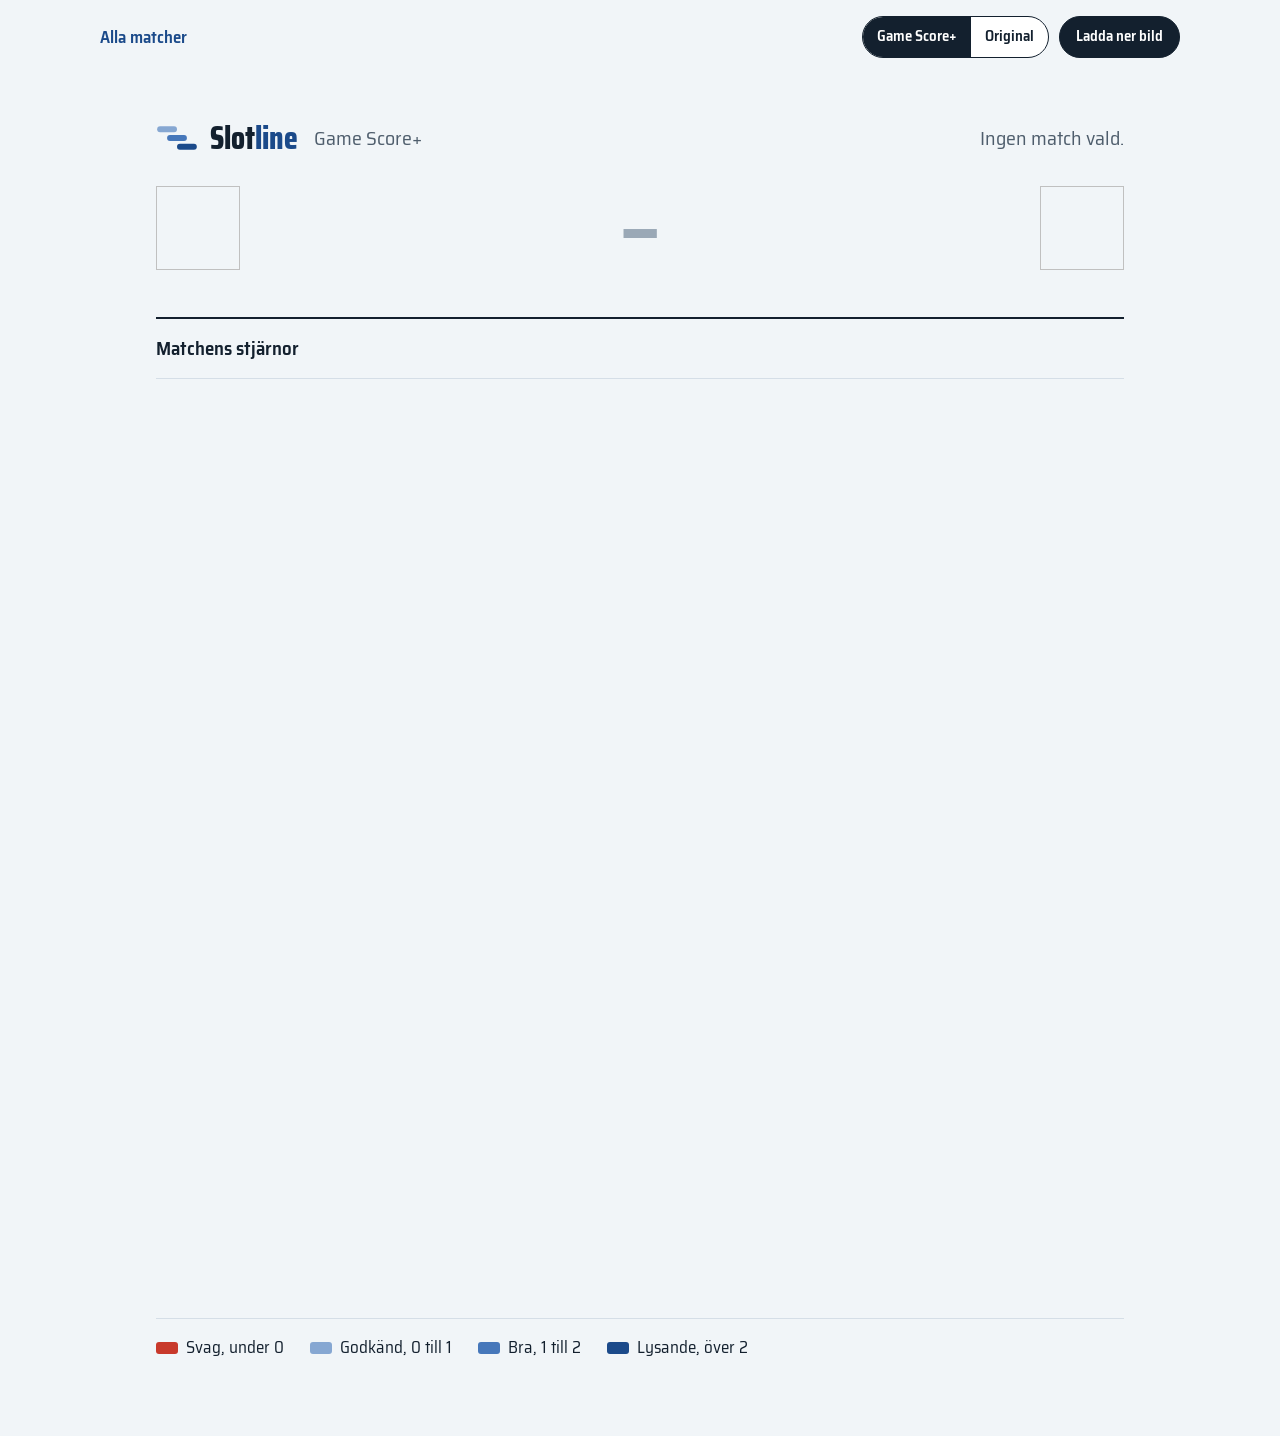
==== commit 469598fc: "Byt namn till Slotline Co-Authored-By: Claude Opus 5.5 <noreply@anthropic.com> Claude-Session: https" ====
--- a/webb/kort.html
+++ b/webb/kort.html
@@ -3,7 +3,7 @@
 <head>
 <meta charset="utf-8">
 <meta name="viewport" content="width=device-width, initial-scale=1">
-<title>Matchkort – ShiftIQ</title>
+<title>Matchkort – Slotline</title>
 <link rel="preconnect" href="https://fonts.googleapis.com">
 <link rel="preconnect" href="https://fonts.gstatic.com" crossorigin>
 <link href="https://fonts.googleapis.com/css2?family=Saira+Condensed:wght@600;700;800&family=Saira+Semi+Condensed:wght@400;500;600;700&display=swap" rel="stylesheet">
@@ -27,7 +27,7 @@
         <div class="k-top">
           <div class="k-brand">
             <svg viewBox="0 0 36 24" aria-hidden="true"><rect x="1" y="2" width="17" height="5" rx="2.5" fill="#86A7D2"/><rect x="9.5" y="9.5" width="17" height="5" rx="2.5" fill="#4677BA"/><rect x="18" y="17" width="17" height="5" rx="2.5" fill="#1B4A8A"/></svg>
-            <span class="k-mark" id="k-mark">Shift<span class="iq">IQ</span></span><span class="k-sub" id="k-sub">Game Score+</span>
+            <span class="k-mark" id="k-mark">Slot<span class="accent">line</span></span><span class="k-sub" id="k-sub">Game Score+</span>
           </div>
           <div class="k-date" id="k-date"></div>
         </div>
@@ -53,6 +53,7 @@
     </div>
   </div>
 </div>
+<script src="lagfarger.js"></script>
 <script src="kort.js"></script>
 </body>
 </html>
--- a/webb/style.css
+++ b/webb/style.css
@@ -1,4 +1,4 @@
-/* ShiftIQ – gemensam stil för webbsidan och matchkorten */
+/* Slotline – gemensam stil för webbsidan och matchkorten */
 :root {
   --ice: #F1F5F8;
   --ink: #13202E;
@@ -42,7 +42,7 @@
 .brand:hover { color: #fff; }
 .brand-mark { width: 36px; height: 24px; flex: none; }
 .brand-name { font-family: var(--display); font-weight: 800; font-size: 30px; letter-spacing: .005em; line-height: 1; }
-.brand-name .iq { color: var(--linje); }
+.brand-name .accent { color: var(--linje); }
 .site-upd { font-size: 14px; color: var(--nav-text); text-align: right; }
 .site-om { display: none; color: var(--nav-text); text-decoration: none; font-weight: 600; font-size: 16px; min-height: 44px; align-items: center; padding: 0 4px; }
 .site-om:hover, .site-om[aria-current="page"] { color: #fff; }
@@ -80,6 +80,8 @@
 
 /* ---------- loggor ---------- */
 img.logo { object-fit: contain; flex: none; vertical-align: middle; }
+.lagprick { display: inline-flex; align-items: center; justify-content: center; flex: none; vertical-align: middle; }
+.lagprick i { width: 58%; height: 58%; border-radius: 50%; background: var(--c); }
 .tt { display: inline-flex; align-items: center; gap: 8px; white-space: nowrap; }
 .tt .kort { display: none; }
 
@@ -190,6 +192,10 @@
 .formula div + div { margin-top: 6px; }
 
 footer.foot { max-width: 1180px; margin: 0 auto; padding: 18px clamp(16px, 3.5vw, 40px) 36px; border-top: 1px solid var(--rule); display: flex; flex-wrap: wrap; justify-content: space-between; gap: 6px 20px; color: var(--mute); font-size: 15px; }
+.foot-txt { max-width: 48rem; }
+.foot-txt p { margin: 0 0 4px; }
+.foot-meta { display: flex; flex-wrap: wrap; gap: 4px 12px; align-items: baseline; }
+.foot-meta a { color: var(--lys); font-weight: 600; }
 
 @media (max-width: 640px) {
   .hn { display: none; }
@@ -214,7 +220,7 @@
 #kort .k-brand { display: inline-flex; align-items: center; gap: 12px; }
 #kort .k-brand svg { width: 42px; height: 28px; }
 #kort .k-mark { font-family: var(--display); font-weight: 800; font-size: 32px; line-height: 1; }
-#kort .k-mark .iq { color: var(--lys); }
+#kort .k-mark .accent { color: var(--lys); }
 #kort .k-sub { font-size: 20px; color: var(--mute); margin-left: 4px; }
 #kort .k-date { font-size: 20px; color: var(--mute); }
 #kort .k-hero { display: grid; grid-template-columns: minmax(0, 1fr) auto minmax(0, 1fr); align-items: end; column-gap: 24px; margin-top: 26px; }
@@ -277,7 +283,7 @@
 body.mobil #kort .k-hero { column-gap: 10px; margin-top: 18px; }
 body.mobil #kort .k-full { font-size: 13px; white-space: normal; }
 body.mobil #kort .k-id { gap: 8px; }
-body.mobil #kort .k-id .logo { width: 36px; height: 36px; }
+body.mobil #kort .k-id .logo, body.mobil #kort .k-id .lagprick { width: 36px !important; height: 36px !important; }
 body.mobil #kort .k-abbr { font-size: 34px; }
 body.mobil #kort .k-score { font-size: 64px; gap: 6px; }
 body.mobil #kort .k-score .dash { font-size: 40px; }
@@ -289,7 +295,7 @@
 body.mobil #kort .k-star .s { font-size: 15px; }
 body.mobil #kort .k-cols { grid-template-columns: 1fr; row-gap: 26px; margin-top: 18px; }
 body.mobil #kort .k-head .n { font-size: 19px; }
-body.mobil #kort .k-head .n .logo { width: 26px; height: 26px; }
+body.mobil #kort .k-head .n .logo, body.mobil #kort .k-head .n .lagprick { width: 26px !important; height: 26px !important; }
 body.mobil #kort .pill { font-size: 14px; }
 body.mobil #kort .k-sum { font-size: 14px; }
 body.mobil #kort .k-row { grid-template-columns: 24px minmax(0, 1fr) 34% 46px; column-gap: 8px; height: 32px; }
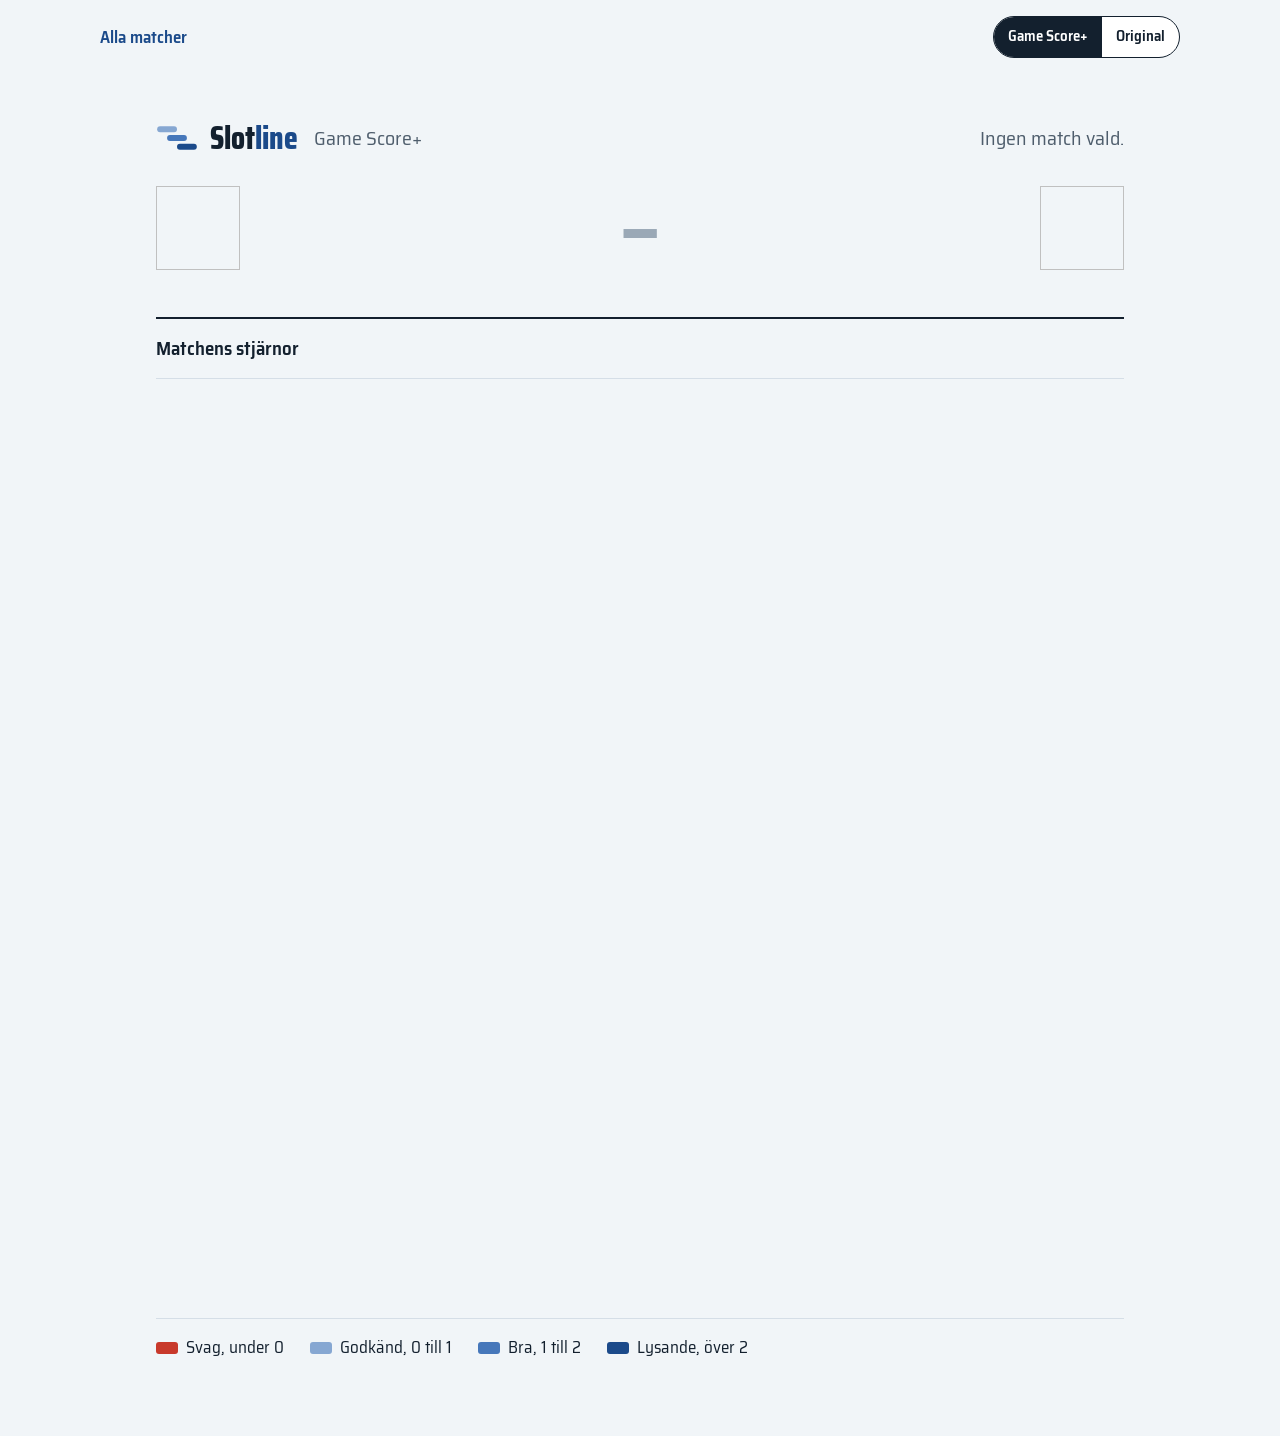
==== commit 1af0761b: "Matchrapport, spelarsidor och Tur & otur med förväntade poäng Co-Authored-By: Claude Opus 5.5 <norep" ====
--- a/webb/kort.html
+++ b/webb/kort.html
@@ -52,6 +52,16 @@
       </div>
     </div>
   </div>
+  <section class="rapport" id="rapport" hidden>
+    <h2>Målen</h2>
+    <div class="box short r-mal" id="r-mal"></div>
+    <div id="r-straff"></div>
+    <h2>Lagen</h2>
+    <div class="box short r-lag" id="r-lag"></div>
+    <h2>Spelarna</h2>
+    <p class="note">Tryck på en spelare för att se hela säsongen.</p>
+    <div id="r-spelare"></div>
+  </section>
 </div>
 <script src="lagfarger.js"></script>
 <script src="kort.js"></script>
--- a/webb/style.css
+++ b/webb/style.css
@@ -1,4 +1,5 @@
 /* Slotline – gemensam stil för webbsidan och matchkorten */
+[hidden] { display: none !important; }
 :root {
   --ice: #F1F5F8;
   --ink: #13202E;
@@ -104,6 +105,15 @@
 .filters .seg { border-color: var(--rule); border-radius: 8px; }
 .check { display: inline-flex; gap: 8px; align-items: center; font-size: 16px; }
 .check input { width: 18px; height: 18px; accent-color: var(--ink); }
+.rookie-val { padding: 0 12px; min-height: 42px; border: 1.5px solid var(--rule); border-radius: 8px; background: var(--board); cursor: pointer; font-weight: 600; }
+.rookie-val:has(input:checked) { border-color: var(--bra); background: #E6EEF8; }
+.matcher-val { display: inline-flex; flex-direction: column; gap: 2px; min-width: 180px; font-size: 14px; font-weight: 600; color: var(--mute); }
+.matcher-val input[type=range] { -webkit-appearance: none; appearance: none; width: 100%; height: 6px; margin: 8px 0; border-radius: 999px; cursor: pointer;
+  background: linear-gradient(to right, var(--bra) var(--fyll, 0%), var(--rule) var(--fyll, 0%)); }
+.matcher-val input[type=range]::-webkit-slider-thumb { -webkit-appearance: none; width: 22px; height: 22px; border-radius: 50%; background: var(--board); border: 2px solid var(--lys); box-shadow: 0 1px 3px rgba(19,32,46,.25); }
+.matcher-val input[type=range]::-moz-range-thumb { width: 18px; height: 18px; border-radius: 50%; background: var(--board); border: 2px solid var(--lys); }
+.rookie { display: inline-block; margin-left: 6px; padding: 0 5px; border-radius: 4px; background: var(--bra); color: #fff; font-size: 11px; font-weight: 700; line-height: 16px; vertical-align: 2px; }
+@media (max-width: 640px) { .matcher-val { flex: 1 1 100%; } }
 
 /* ---------- tabeller ---------- */
 .box { background: var(--board); border: 1px solid var(--rule); border-radius: 10px; max-height: 42rem; overflow: auto; }
@@ -347,3 +357,86 @@
   .karusell::-webkit-scrollbar { display: none; }
   .karusell > * { flex: 0 0 86%; scroll-snap-align: start; }
 }
+
+/* ---------- matchrapport ---------- */
+.rapport { max-width: 1080px; margin: 28px auto 40px; }
+.rapport h2 { font-size: 26px; margin: 30px 0 10px; padding-top: 12px; border-top: 2px solid var(--ink); }
+.rapport h3 { font-size: 19px; margin: 22px 0 8px; }
+.rapport .note { margin-top: -4px; }
+.r-tom { padding: 18px; color: var(--mute); }
+.r-per { padding: 10px 16px 6px; font-size: 13px; font-weight: 700; letter-spacing: .04em; text-transform: uppercase; color: var(--mute); background: var(--soft); }
+.r-mal-rad { display: grid; grid-template-columns: 3.4rem 4.6rem 3.4rem 1fr; gap: 10px; align-items: center; padding: 10px 16px; border-top: 1px solid var(--soft); }
+.r-mal-rad.straff { grid-template-columns: 4.6rem 1fr auto; }
+.r-tid { color: var(--mute); font-variant-numeric: tabular-nums; }
+.r-lagk { display: flex; align-items: center; gap: 6px; font-weight: 600; }
+.r-st { font-weight: 800; font-size: 19px; font-variant-numeric: tabular-nums; }
+.r-skytt { font-weight: 700; display: flex; flex-wrap: wrap; gap: 4px 8px; align-items: center; }
+.r-ass { color: var(--mute); font-size: 15px; margin-top: 2px; }
+.r-ass .sp-lank { color: var(--mute); }
+.sp-lank { color: inherit; text-decoration: none; }
+a.sp-lank:hover { text-decoration: underline; color: var(--lys); }
+.sp-lank .tot { color: var(--mute); font-weight: 400; }
+.r-lage { font-size: 12px; font-weight: 700; padding: 1px 7px; border-radius: 999px; background: var(--soft); color: var(--mute); }
+.r-lage.pp { background: #E6EEF8; color: var(--lys); }
+.r-lage.sh { background: #FBEAE8; color: var(--svag); }
+.r-sm { font-weight: 700; color: var(--mute); }
+.r-sm.ja { color: var(--lys); }
+.r-lag { padding: 6px 16px 12px; }
+.r-cmp-h { display: grid; grid-template-columns: 5rem 1fr 5rem; align-items: center; padding: 8px 0; font-weight: 700; }
+.r-cmp-h div { display: flex; align-items: center; gap: 6px; }
+.r-cmp-h .h { justify-content: flex-end; }
+.r-cmp { display: grid; grid-template-columns: 5rem 1fr 5rem; align-items: center; gap: 10px; padding: 7px 0; border-top: 1px solid var(--soft); }
+.r-cmp .v { font-size: 18px; font-variant-numeric: tabular-nums; color: var(--mute); }
+.r-cmp .v.h { text-align: right; }
+.r-cmp .v.mer { color: var(--ink); font-weight: 700; }
+.r-cmp .l { text-align: center; font-size: 14px; font-weight: 600; color: var(--mute); margin-bottom: 4px; }
+.r-bar { display: flex; height: 8px; border-radius: 999px; overflow: hidden; gap: 2px; background: var(--soft); }
+.r-bar i { display: block; height: 100%; }
+.r-laghuvud { display: flex; align-items: center; gap: 8px; }
+.r-tab { margin-bottom: 12px; }
+.r-rows td { height: 40px; font-size: 16px; }
+.r-rows td.fet { font-weight: 700; }
+.r-rows td.nm, .r-rows th:nth-child(2) { position: sticky; left: 0; background: var(--board); z-index: 1; }
+.r-rows th:nth-child(2) { z-index: 2; }
+body.mobil .rapport { padding: 0 16px; }
+@media (max-width: 640px) {
+  .r-mal-rad { grid-template-columns: 3rem 3.6rem 1fr; padding: 10px 12px; }
+  .r-mal-rad .r-st { grid-column: 3; grid-row: 1; justify-self: end; }
+  .r-mal-rad .r-txt { grid-column: 1 / -1; }
+  .r-lagk span { font-size: 15px; }
+  .r-cmp, .r-cmp-h { grid-template-columns: 4rem 1fr 4rem; }
+  .r-rows td.nm { max-width: 9.5rem; }
+}
+
+/* ---------- spelarsidan ---------- */
+.sp-tillbaka { color: var(--nav-text); text-decoration: none; font-weight: 600; font-size: 16px; }
+.sp-tillbaka:hover { color: #fff; }
+.sp-head { display: flex; align-items: center; gap: 16px; }
+.sp-head h1 { font-family: var(--display); font-weight: 800; font-size: clamp(34px, 6vw, 54px); line-height: 1; margin: 0; }
+.sp-head h1 .rookie { font-family: var(--body, inherit); vertical-align: 10px; }
+.sp-sub { color: var(--mute); font-size: 18px; margin-top: 4px; }
+.sp-tiles { display: grid; grid-template-columns: repeat(auto-fit, minmax(130px, 1fr)); gap: 10px; margin: 22px 0 0; }
+.sp-tile { background: var(--board); border: 1px solid var(--rule); border-radius: 10px; padding: 12px 14px; }
+.sp-tile .v { font-family: var(--display); font-weight: 800; font-size: 34px; line-height: 1.05; }
+.sp-tile .l { color: var(--mute); font-size: 14px; font-weight: 600; }
+.sp-tur { margin: 14px 0 0; padding: 12px 16px; border-radius: 10px; background: var(--soft); font-size: 17px; max-width: 48rem; }
+.sp-tur.otur { background: #E6EEF8; border-left: 4px solid var(--bra); }
+.sp-tur.tur { background: #FBEAE8; border-left: 4px solid var(--svag); }
+.sp-h { font-size: 26px; margin: 34px 0 12px; padding-top: 12px; border-top: 2px solid var(--ink); }
+.sp-grupper { display: grid; grid-template-columns: repeat(auto-fill, minmax(300px, 1fr)); gap: 12px; align-items: start; }
+.sp-grupp { background: var(--board); border: 1px solid var(--rule); border-radius: 10px; padding: 12px 16px 8px; }
+.sp-grupp h3 { margin: 0 0 6px; font-size: 17px; }
+.sp-grupp dl { margin: 0; display: grid; grid-template-columns: 1fr auto; }
+.sp-grupp dt, .sp-grupp dd { padding: 6px 0; border-top: 1px solid var(--soft); margin: 0; }
+.sp-grupp dt { color: var(--mute); }
+.sp-grupp dd { text-align: right; font-weight: 700; font-variant-numeric: tabular-nums; }
+.sp-mot { display: inline-flex; align-items: center; gap: 5px; }
+.sp-res { font-weight: 700; font-variant-numeric: tabular-nums; }
+.sp-res.f { color: var(--mute); font-weight: 600; }
+.rows td.fet { font-weight: 700; }
+@media (max-width: 640px) { .sp-head { gap: 12px; } .sp-tile .v { font-size: 28px; } .sp-grupper { grid-template-columns: 1fr; } }
+@media (max-width: 640px) {
+  #t-tur td, #t-tur th { padding-left: 6px; padding-right: 6px; }
+  #t-tur td.nm { max-width: 8.6rem; }
+  #t-tur .rk { width: 1.8rem; }
+}
